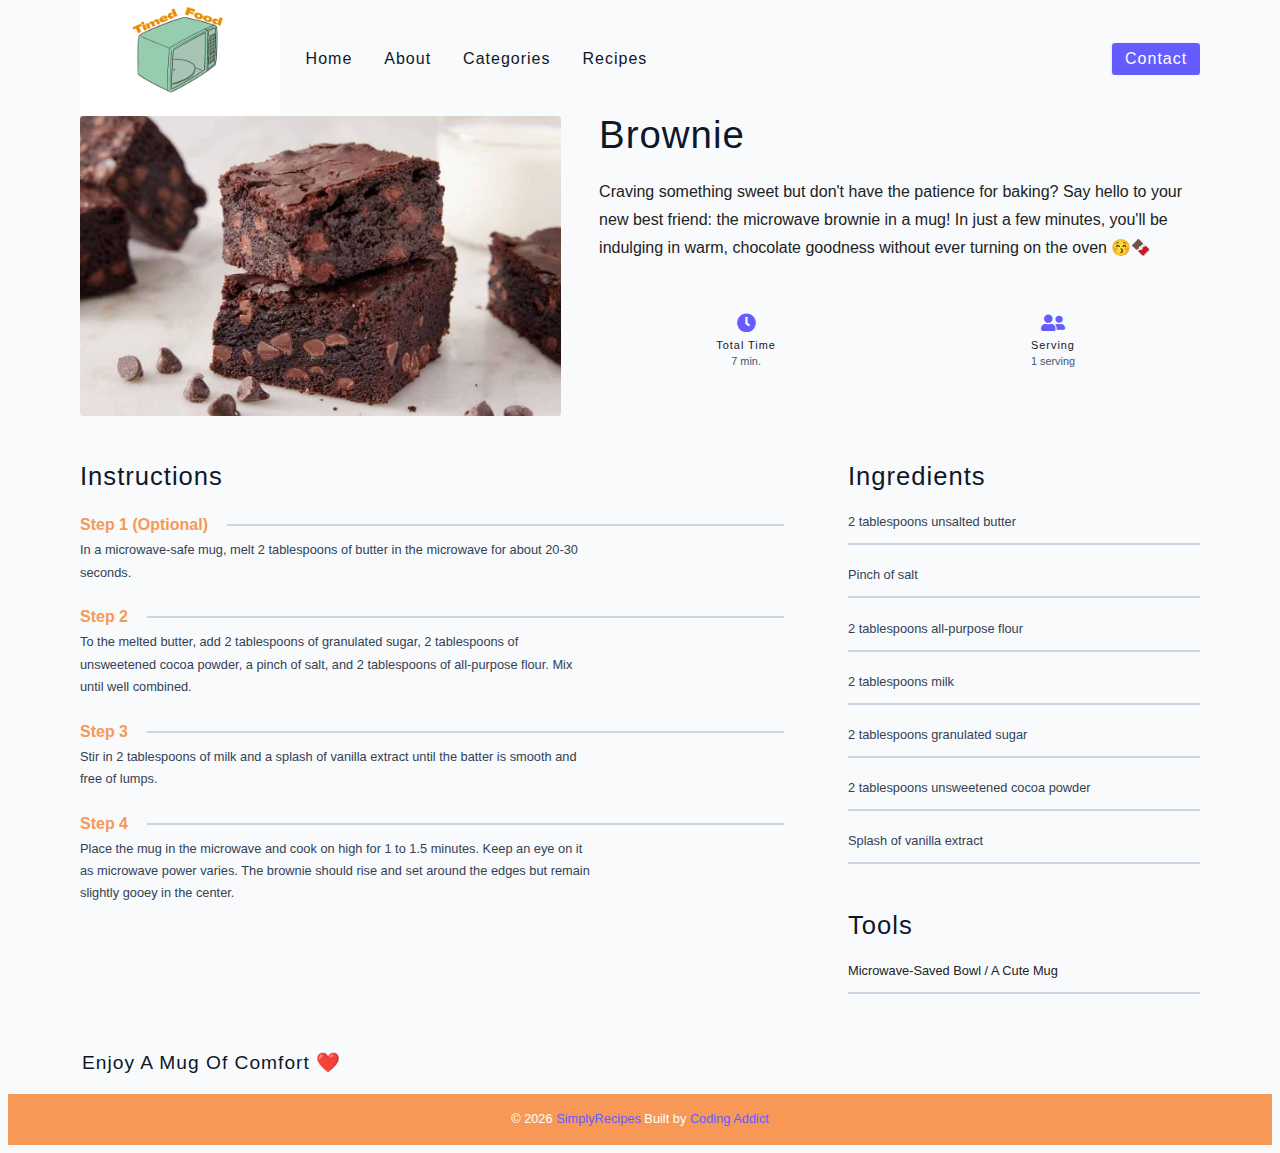
==== brownie-recipe.html @ 61035f8b "Initial Commit" ====
<!DOCTYPE html>
<html lang="en">
  <head>
    <meta charset="UTF-8" />
    <meta http-equiv="X-UA-Compatible" content="IE=edge" />
    <meta name="viewport" content="width=device-width, initial-scale=1.0" />
    <title>Timed Recipes</title>
    <title>Brownie Recipe</title>
    <!-- favicon -->
    <link rel="shortcut icon" href="./assets/favicon.ico" type="image/x-icon" />
    <!-- normalize -->
    <link rel="stylesheet" href="./css/normalize.css" />
    <!-- font-awesome -->
    <link
      rel="stylesheet"
      href="https://cdnjs.cloudflare.com/ajax/libs/font-awesome/5.14.0/css/all.min.css"
    />
    <!-- main css -->
    <link rel="stylesheet" href="./css/main.css" />
  </head>
  <body>
    <!-- nav  -->
    <nav class="navbar">
      <div class="nav-center">
        <div class="nav-header">
          <a href="index.html" class="nav-logo">
            <img src="./assets/logo.png" alt="timed recipes" />
          </a>
          <button class="nav-btn btn">
            <i class="fas fa-align-justify"></i>
          </button>
        </div>
        <div class="nav-links">
          <a href="index.html" class="nav-link"> home </a>
          <a href="about.html" class="nav-link"> about </a>
          <a href = "categories.html" class = "nav-link">categories</a>
          <a href="recipes.html" class="nav-link"> recipes </a>

          <div class="nav-link contact-link">
            <a href="contact.html" class="btn"> contact </a>
          </div>
        </div>
      </div>
    </nav>
    <!-- end of nav -->
    <main class="page">
      <div class="recipe-page">
        <section class="recipe-hero">
          <img
            src="./assets/recipes/brownie.jpg" 
            class="img recipe-hero-img"
          />
          <article class="recipe-info">
            <h2>Brownie</h2>
            <p>
              Craving something sweet but don't have the patience for baking? Say hello to your new best friend: the microwave brownie in a mug! In just a few minutes, you'll be indulging in warm, 
               chocolate goodness without ever turning on the oven 😚🍫
            </p>
            <!--Recipe icons-->
            <div class="recipe-icons">
              <!--Single recipe icon-->
              <article>
                <i class="fas fa-clock"></i>
                <h5>Total time</h5>
                <p>7 min.</p> 
              </article>

              <article>
                <i class="fas fa-user-friends"></i>
                <h5>serving</h5>
                <p>1 serving</p>
              </article>
            </div> <!--CHECK-->

          </article>
        </section>
       <!-- content -->
       <section class="recipe-content">
        <article>
          <h3>Instructions</h3>
          <!-- single instruction -->
          <div class="single-instruction">

            <header>
              <p>step 1 (optional)</p>
              <div></div>
            </header>
            <p>
             In a microwave-safe mug, melt 2 tablespoons of butter in the microwave for about 20-30 seconds.
            </p>
          </div>
          <!-- end of single instruction -->
          <!-- single instruction -->
          <div class="single-instruction">
            <header>
              <p>step 2</p>
              <div></div>
            </header>
            <p>
              To the melted butter, add 2 tablespoons of granulated sugar, 2 tablespoons of unsweetened cocoa powder, a pinch of salt, 
              and 2 tablespoons of all-purpose flour. Mix until well combined.
            </p>
          </div>
          <!-- end of single instruction -->
          <!-- single instruction -->
          <div class="single-instruction">
            <header>
              <p>step 3</p>
              <div></div>
            </header>
            <p>
              Stir in 2 tablespoons of milk and a splash of vanilla extract until the batter is smooth and free of lumps.
            </p>
          </div>
          <!-- end of single instruction-->
          <!-- single instruction -->
          <div class="single-instruction">
            <header>
              <p>step 4</p>
              <div></div>
            </header>
            <p>
              Place the mug in the microwave and cook on high for  1 to 1.5 minutes. Keep an eye on it as microwave power varies. 
              The brownie should rise and set around the edges but remain slightly gooey in the center.
            </p>
          </div>
          <!-- end of single instruction -->
      
          
          </article>
          <article class="second-column">
            <div>
              <h3>ingredients</h3>
              <p class="single-ingredient">2 tablespoons unsalted butter
              <p class="single-ingredient">Pinch of salt</p>
              <p class="single-ingredient">2 tablespoons all-purpose flour</p>
              <p class="single-ingredient">2 tablespoons milk</p>
              <p class="single-ingredient">2 tablespoons granulated sugar</p>
              <p class="single-ingredient">2 tablespoons unsweetened cocoa powder</p>
              <p class="single-ingredient">Splash of vanilla extract</p>
            </div>
            <div> 
              <h3>tools</h3>
              <p class="single-tool">Microwave-saved bowl / A cute Mug </p>
            </div>

          </article>
          
        </section>
        <h4>Enjoy a mug of comfort ❤️</h4>

      </div>
    </main>
    <!-- footer -->
    <footer class="page-footer">
      <p>
        &copy; <span id="date"></span>
        <span class="footer-logo">SimplyRecipes</span> Built by
        <a href="https://www.johnsmilga.com/">Coding Addict</a>
      </p>
    </footer>
    <script src="./js/app.js"></script>
  </body>
</html>
---- css/main.css ----
*,
::after,
::before {
  box-sizing: border-box;
}
/* fonts */

@import url('https://fonts.googleapis.com/css2?family=Roboto:wght@400;500;600&family=Montserrat&display=swap');
html {
  font-size: 80%;
} /*16px*/

:root {
  /* colors */
  --primary-100: #e2e0ff;
  --primary-200: #c1beff;
  --primary-300: #a29dff;
  --primary-400: #837dff;
  --primary-500: #645cff;
  --primary-600: #504acc;
  --primary-700: #3c3799;
  --primary-800: #282566;
  --primary-900: #141233;

  /* grey */
  --grey-50: #f8fafc;
  --grey-100: #f1f5f9;
  --grey-200: #e2e8f0;
  --grey-300: #cbd5e1;
  --grey-400: #94a3b8;
  --grey-500: #64748b;
  --grey-600: #475569;
  --grey-700: #334155;
  --grey-800: #1e293b;
  --grey-900: #0f172a;
  /* rest of the colors */
  --black: #222;
  --white: #fff;
  --red-light: #f8d7da;
  --red-dark: #842029;
  --green-light: #d1e7dd;
  --green-dark: #0f5132;

  /* fonts  */
  --headingFont: 'Montserrat', sans-serif;
  --bodyFont: 'Montserrat', sans-serif;
  --smallText: 0.7em;
  /* rest of the vars */
  --backgroundColor: var(--grey-50);
  --textColor: var(--grey-900);
  --borderRadius: 0.25rem;
  --letterSpacing: 1px;
  --transition: 0.3s ease-in-out all;
  --max-width: 1120px;
  --fixed-width: 600px;

  /* box shadow*/
  --shadow-1: 0 1px 3px 0 rgba(0, 0, 0, 0.1), 0 1px 2px 0 rgba(0, 0, 0, 0.06);
  --shadow-2: 0 4px 6px -1px rgba(0, 0, 0, 0.1),
    0 2px 4px -1px rgba(0, 0, 0, 0.06);
  --shadow-3: 0 10px 15px -3px rgba(0, 0, 0, 0.1),
    0 4px 6px -2px rgba(0, 0, 0, 0.05);
  --shadow-4: 0 20px 25px -5px rgba(0, 0, 0, 0.1),
    0 10px 10px -5px rgba(0, 0, 0, 0.04);
}

body {
  background: var(--backgroundColor);
  font-family: var(--bodyFont);
  font-weight: 400;
  line-height: 1.75;
  color: var(--textColor);
}

p {
  margin-top: 0;
  margin-bottom: 1.5rem;
  max-width: 40em;
}

h1,
h2,
h3,
h4,
h5 {
  margin: 0;
  margin-bottom: 1.38rem;
  font-family: var(--headingFont);
  font-weight: 400;
  line-height: 1.3;
  text-transform: capitalize;
  letter-spacing: var(--letterSpacing);
}

h1 {
  margin-top: 0;
  font-size: 4rem;
}

h2 {
  font-size: 3rem;
}

h3 {
  font-size: 2rem;
}

h4 {
  font-size: 1.5rem;
}

h5 {
  font-size: 1.25rem;
}

small,
.text-small {
  font-size: var(--smallText);
}

a {
  text-decoration: none;
}
ul {
  list-style-type: none;
  padding: 0;
}

.img {
  width: 100%;
  display: block;
  object-fit: cover;
}
/* buttons */

.btn {
  cursor: pointer;
  color: var(--white);
  background: var(--primary-500);
  border: transparent;
  border-radius: var(--borderRadius);
  letter-spacing: var(--letterSpacing);
  padding: 0.375rem 0.75rem;
  box-shadow: var(--shadow-1);
  transition: var(--transtion);
  text-transform: capitalize;
  display: inline-block;
}
.btn:hover {
  background: var(--primary-700);
  box-shadow: var(--shadow-3);
}
.btn-hipster {
  color: var(--primary-500);
  background: var(--primary-200);
}
.btn-hipster:hover {
  color: var(--primary-200);
  background: var(--primary-700);
}
.btn-block {
  width: 100%;
}

/* alerts */
.alert {
  padding: 0.375rem 0.75rem;
  margin-bottom: 1rem;
  border-color: transparent;
  border-radius: var(--borderRadius);
}

.alert-danger {
  color: var(--red-dark);
  background: var(--red-light);
}
.alert-success {
  color: var(--green-dark);
  background: var(--green-light);
}
/* form */

.form {
  width: 90vw;
  max-width: var(--fixed-width);
  background: var(--white);
  border-radius: var(--borderRadius);
  box-shadow: var(--shadow-2);
  padding: 2rem 2.5rem;
  margin: 3rem auto;
}
.form-label {
  display: block;
  font-size: var(--smallText);
  margin-bottom: 0.5rem;
  text-transform: capitalize;
  letter-spacing: var(--letterSpacing);
}
.form-input,
.form-textarea {
  width: 100%;
  padding: 0.375rem 0.75rem;
  border-radius: var(--borderRadius);
  background: var(--backgroundColor);
  border: 1px solid var(--grey-200);
}

.form-row {
  margin-bottom: 1rem;
}

.form-textarea {
  height: 7rem;
}
::placeholder {
  font-family: inherit;
  color: var(--grey-400);
}
.form-alert {
  color: var(--red-dark);
  letter-spacing: var(--letterSpacing);
  text-transform: capitalize;
}
/* alert */

@keyframes spinner {
  to {
    transform: rotate(360deg);
  }
}

.loading {
  width: 6rem;
  height: 6rem;
  border: 5px solid var(--grey-400);
  border-radius: 50%;
  border-top-color: var(--primary-500);
  animation: spinner 0.6s linear infinite;
}
.loading {
  margin: 0 auto;
}
/* title */

.title {
  text-align: center;
}

.title-underline {
  background: var(--primary-500);
  width: 7rem;
  height: 0.25rem;
  margin: 0 auto;
  margin-top: -1rem;
}

/*
=============== 
Navbar
===============
*/




/* Logo size */
.logo-img {
    max-width: 300px; 
    max-height: 200px; 

}

.nav-logo{
    padding-left: -10rem;
    display: flex;
    align-items: center;
}

/*
NAVBAR
*/

.navbar {
  display: flex;
  align-items: center;
  justify-content: center;
}
.nav-center {
  width: 90vw;
  max-width: var(--max-width);
}
.nav-header {
  height: 6rem;
  display: flex;
  justify-content: space-between;
  align-items: center;
}
.nav-header img {
  width: 200px;
}
.nav-logo {
  display: flex;
  align-items: flex-end;
}

.nav-btn {
  padding: 0.15rem 0.75rem;
}
.nav-btn i {
  font-size: 1.25rem;
}
.nav-links {
  height: 0;
  overflow: hidden;
  display: flex;
  flex-direction: column;
  transition: var(--transition);
}
.show-links {
  height: 23.9375rem;
}

.nav-links a{
 font-size: medium;
 justify-content: space-between;
}

.nav-link {
  display: block;
  text-align: center;
  margin-top: 2rem;
  
  text-transform: capitalize;
  color: var(--grey-900);
  letter-spacing: var(--letterSpacing);
  padding: 1rem 0;
  border-top: 1px solid var(--grey-500);
  
  transition: var(--transition);
}
.nav-link:hover {
  color: var(--primary-500);
}

.contact-link a {
  padding: 0.15rem 1rem;
}

@media screen and (min-width: 992px) {
  .navbar {
    height: 6rem;
  }
  .nav-center {
    display: flex;
    align-items: center;
  }
  .nav-header {
    padding: 0;
    margin-right: 2rem;
    height: auto;
  }

  .nav-btn {
    display: none;
  }
  .nav-links {
    height: auto !important;
    flex-direction: row;
    align-items: center;
    width: 100%;
  }
  .nav-link {
    padding: 0;
    border-top: #0f172a;
    margin-right: 2em;
    font-size: 1rem;
  }
  .contact-link {
    margin-right: 0;
    margin-left: auto;
  }
}

 /*
=============== 
Page
===============
*/

.page {
  width: 90vw;
  max-width: var(--max-width);
  margin: 0 auto;
}
.page {
  padding-top: 2rem;
  min-height: calc(100vh - (6rem + 4rem));
}
/*
=============== 
Footer
===============
*/

.page-footer {
  text-align: center;
  height: 4rem;
  display: flex;
  align-items: center;
  justify-content: center;
  background: var(--black);
  color: var(--white);
}
.page-footer h5 {
  margin-top: 0;
  margin-bottom: 0;
}
.page-footer p {
  margin-bottom: 0;
}
.page-footer .footer-logo,
.page-footer a {
  color: var(--primary-500);
}
/*
=============== 
Hero
===============
*/

.hero {
  height: 40vh;
  position: relative;
  margin-bottom: 2rem;
  background: url('../assets/main.jpeg') center/cover no-repeat;
  border-radius: var(--borderRadius);
}
.hero-container {
  position: absolute;
  top: 0;
  left: 0;
  width: 100%;
  height: 100%;
  display: flex;
  align-items: center;
  justify-content: center;
  background: rgba(0, 0, 0, 0.4);
  border-radius: var(--borderRadius);
}
.hero-text {
  color: var(--white);
  text-align: center;
}

@media only screen and (min-width: 768px) {
  .hero-text h1 {
    font-size: 4rem;
    margin-bottom: 0;
  }
}

/*
=============== 
Recipes 
===============
*/


.recipes-container {
  display: grid;
  gap: 2rem 1rem;
}

.recipes-list {
  display: grid;
  gap: 2rem 1rem;
  padding-bottom: 3rem;
}
.categories-container {
  order: 1;
  display: flex;

  flex-direction: column;
  padding-bottom: 3rem;
  
}
.categories-container h4 {
  margin-bottom: 0.5rem;
  font-weight: 500;
}
.categories-list {
  display: grid;
  grid-template-columns: 1fr 1fr 1fr;
  gap: 0.5rem;
  
 
  
  
}
.categories-list a {
  text-transform: capitalize;
  display: block;
  
  color: var(--grey-500);
  transition: var(--transition);
}
.categories-list a:hover {
  color: var(--primary-500);
}
.recipe {
  display: block;
}
.recipe-img {
  height: 15rem;
  border-radius: var(--borderRadius);
  margin-bottom: 1rem;
}
.recipe h5 {
  margin-bottom: 0;
  margin-top: 0.25rem;
  line-height: 1;
  color: var(--grey-700);
}
.recipe p {
  margin-bottom: 0;
  line-height: 1;
  color: var(--grey-500);
  margin-top: 0.5rem;
  letter-spacing: var(--letterSpacing);
}
@media screen and (min-width: 576px) {
  .recipes-list {
    grid-template-columns: 1fr 1fr;
  }
  .recipe-img {
    height: 10rem;
  }
}

@media screen and (min-width: 992px) {
  .recipes-container {
    grid-template-columns: 200px 1fr;
    gap: 1rem;
  }
  .recipes-list {
    grid-template-columns: 1fr 1fr;
  }

  .recipe p {
    font-size: 0.85rem;
  }
  .categories-container {
    order: 0;
    /* background: blue; */
  }
  .categories-list {
    display: grid;
    grid-template-columns: 1fr;
  }
}

@media screen and (min-width: 1200px) {
  .recipe h5 {
    font-size: 1.15rem;
  }
  .recipes-list {
    grid-template-columns: 1fr 1fr 1fr;
  }
}


/*
=============== 
Footer
===============
*/

.page-footer{
  height: 4rem;
  display: flex; 
  align-items: center; 
  justify-content: center;
  background:#f89857;
}
/*paragraph of the footer ( textual contend)*/
.page-footer p{
  margin-bottom: 0;
  color: white;
}




/*
=============== 
Hero
===============
*/
.hero{
  height: 40vh;
  background: url('/assets/home_background.jpg') center/cover no-repeat;
  margin-bottom: 2rem;
  border-radius: var(--borderRadius);
  position: relative;
}

.hero-container{
  position: absolute;
  width: 100%;
  height: 100%;
  top:0;
  left:0;
  background:rgba(0,0,0,0.7);
  border-radius: var(--borderRadius);
  display: flex;
  align-items: center;
  justify-content: center;
}

.hero-text{
  text-align: center;
  color: var(--white);
}

@media screen and (min-width:768px){
  .hero-text h1{
    font-size: 4rem;
    margin-bottom: 0;
  }
}



/*
=============== 
Recipes - small screen
===============
*/
.recipes-and-categories-container{
  display: grid;
  gap: 2rem 1rem;
 

}

.categories-container{
  padding-bottom: 2rem;
  order: 0;
  display: flex;
 

}

.categories-container h4{
  margin-bottom: 1rem;
  font-weight:500;
}

.categories-list{
 
  display: flex;
  flex-wrap: wrap;
  /*grid-template-columns: 1fr 1fr 1fr;*/
  margin-right: 1rem;
  margin-bottom: 1rem; 
}

.categories-list a{ /*now, per item in categories list*/
  text-transform: capitalize;
  display: block;
  line-height: 1rem;
  color: var(--grey-500);
  transition: var(--transition);
}
.categories-list a:hover{
  color: var(--primary-100);
}


.recipes-container{
  display: grid;
 
  gap: 2rem 1rem;
  padding-bottom: 3rem; /*gap btw recipes*/

}

.recipe{
  display:block;
}
.recipe-img{
  height: 15rem;
  border-radius: var(--borderRadius);
  margin-bottom: 1rem;
}

.recipe h5{
  margin-bottom: 0;
  line-height: 1;
  color:var(--grey-700);
}

.recipe p{
  margin-bottom:0;
  line-height:1;
  margin-top: 0.5rem;
  color: var(--grey-500);
  letter-spacing: var(--letterSpacing);
}


/*
=============== 
Recipes - expanding screen
===============
*/
.recipes-spec-categories-container{
  display:block;
  flex-direction: column;
}


/*
=============== 
Recipes - expanding screen
===============
*/
@media screen and (min-width: 576px) {
  .recipes-container {
    grid-template-columns: 1fr 1fr;
  }

  .recipe-img {
    height: 10rem;
  }
}

@media screen and (min-width: 900px) {
  .recipes-container {
    grid-template-columns: 200px 1fr;
  }

  .recipe p {
    font-size: 0.85rem; /* Adjusted font size for the recipe paragraph */
  }
}

@media screen and (min-width: 1200px) {
  .recipes-container {
    grid-template-columns: 1fr 1fr 1fr; /* Three column layout */
  }

  .recipe h5 {
    font-size: 1.15rem; /* Adjusted font size for the recipe heading */
  }

  
}


/*
=============== 
Recipes Template
===============
*/

.recipe-hero {
  display: grid;
  gap: 3rem;
}

.recipe-hero-img {
  height: 300px;
  border-radius: var(--borderRadius);
}
.recipe-info p {
  color: var(--black);
  font-size: medium;
}
.recipe-icons {
  display: grid;
  grid-template-columns: repeat(2, 1fr);
  gap: 1rem;
  margin: 4rem 0;
  text-align: center;
  align-items: center;
}
.recipe-icons i {
  
  font-size: 1.5rem;
  color: var(--primary-500);
}
.recipe-icons h5,
.recipe-icons p {
  margin-bottom: 0;
  font-size: 0.85em;
}

.recipe-icons p {
  color: var(--grey-600);
}
.recipe-categories {
  display: flex;
  align-items: center;
  flex-wrap: wrap;
  font-size: 0.6em;
  font-weight: 600;
}
.recipe-categories a {
  background: var(--primary-500);
  border-radius: var(--borderRadius);
  color: var(--white);
  padding: 0.05rem 0.5rem;
  margin: 0 0.25rem;
  font-size: 0.8rem;
  text-transform: capitalize;
}

.recipe-page h4{
    display: block;
    margin-inline-start: 2px;
    margin-inline-end: 2px;
    
}

@media screen and (min-width: 992px) {
  .recipe-hero {
    grid-template-columns: 4fr 5fr;
    align-items: center;
  }
}
.recipe-content {
  padding: 3rem 0;
  display: grid;
  gap: 2rem 5rem;
}
@media screen and (min-width: 992px) {
  .recipe-content {
    grid-template-columns: 2fr 1fr;
  }
}
.single-instruction header {
  display: grid;
  font-size: large;
  grid-template-columns: auto 1fr;
  gap: 1.5rem;
  align-items: center;
}

.single-instruction header h4{
  font-size:xx-large;
}
.single-instruction header p {
  text-transform: capitalize;
  font-weight: 600;
  font-size: medium;
  color: #f89857;
  margin-bottom: 0;
}
.single-instruction > p {
  color: var(--grey-700);
}

.single-instruction header div {
  height: 2px;
  background: var(--grey-300);
}

.second-column {
  display: grid;
  row-gap: 2rem;
}

.single-ingredient {
  border-bottom: 2px solid var(--grey-300);
  padding-bottom: 0.75rem;
  color: var(--grey-700);
}
.single-tool {
  border-bottom: 2px solid var(--grey-300);
  padding-bottom: 0.75rem;
  color: var(--black);
  text-transform: capitalize;
}


/*
=============== 
About Page
===============
*/

.about-page h2{
  text-transform: none;
  font-weight: bold;
  
}

.about-page h5{
  text-transform: none;
  
}
.about-page {
  display: grid;
  gap: 2rem 4rem;
  padding-bottom: 3rem;
}
.about-img {
  border-radius: var(--borderRadius);
  height: 300px;
}

.featured-title{
  margin-top: 2rem;
  text-align: center;
}



@media screen and (min-width: 992px) {
  .about-page {
    grid-template-columns: 1fr 1fr;
    grid-template-rows: 400px;
    align-items: center;
  }
  .about-img {
    height: 100%;
  }
}

/*
=============== 
Contact Page
===============
*/
.contact-form {
  width: 100%;
  margin: 0;
}

.contact-info{
  font-size: medium;
}
.contact-container {
  display: grid;
  gap: 2rem 3rem;
  padding-bottom: 3rem;
}

.form-label{
  font-size: small;
}
@media screen and (min-width: 992px) {
  .contact-container {
    grid-template-columns: 1fr 450px;
    align-items: center;
  }
}

/*
=============== 
categories Page
===============
*/

.categories-wrapper {
  display: grid;
  gap: 2rem;
  padding-bottom: 3rem;
}
.category {
  background: var(--grey-500);
  border-radius: var(--borderRadius);
  text-align: center;
  color: var(--white);
  transition: var(--transition);
  padding: 0.75rem 0;
}
.category:hover {
  background: var(--primary-500);
}
.category h5,
.category p {
  margin-bottom: 0;
}
.category h5 {
  font-weight: 600;
}
@media screen and (min-width: 576px) {
  .categories-wrapper {
    grid-template-columns: 1fr 1fr;
  }
}
@media screen and (min-width: 992px) {
  .categories-wrapper {
    grid-template-columns: 1fr 1fr 1fr;
  }
}




/*
=============== 
Errors
===============
*/


.error-page { 
  text-align: center; 
  padding-top: 5rem;
}
.error-page h1 {
font-size: 9rem;
}
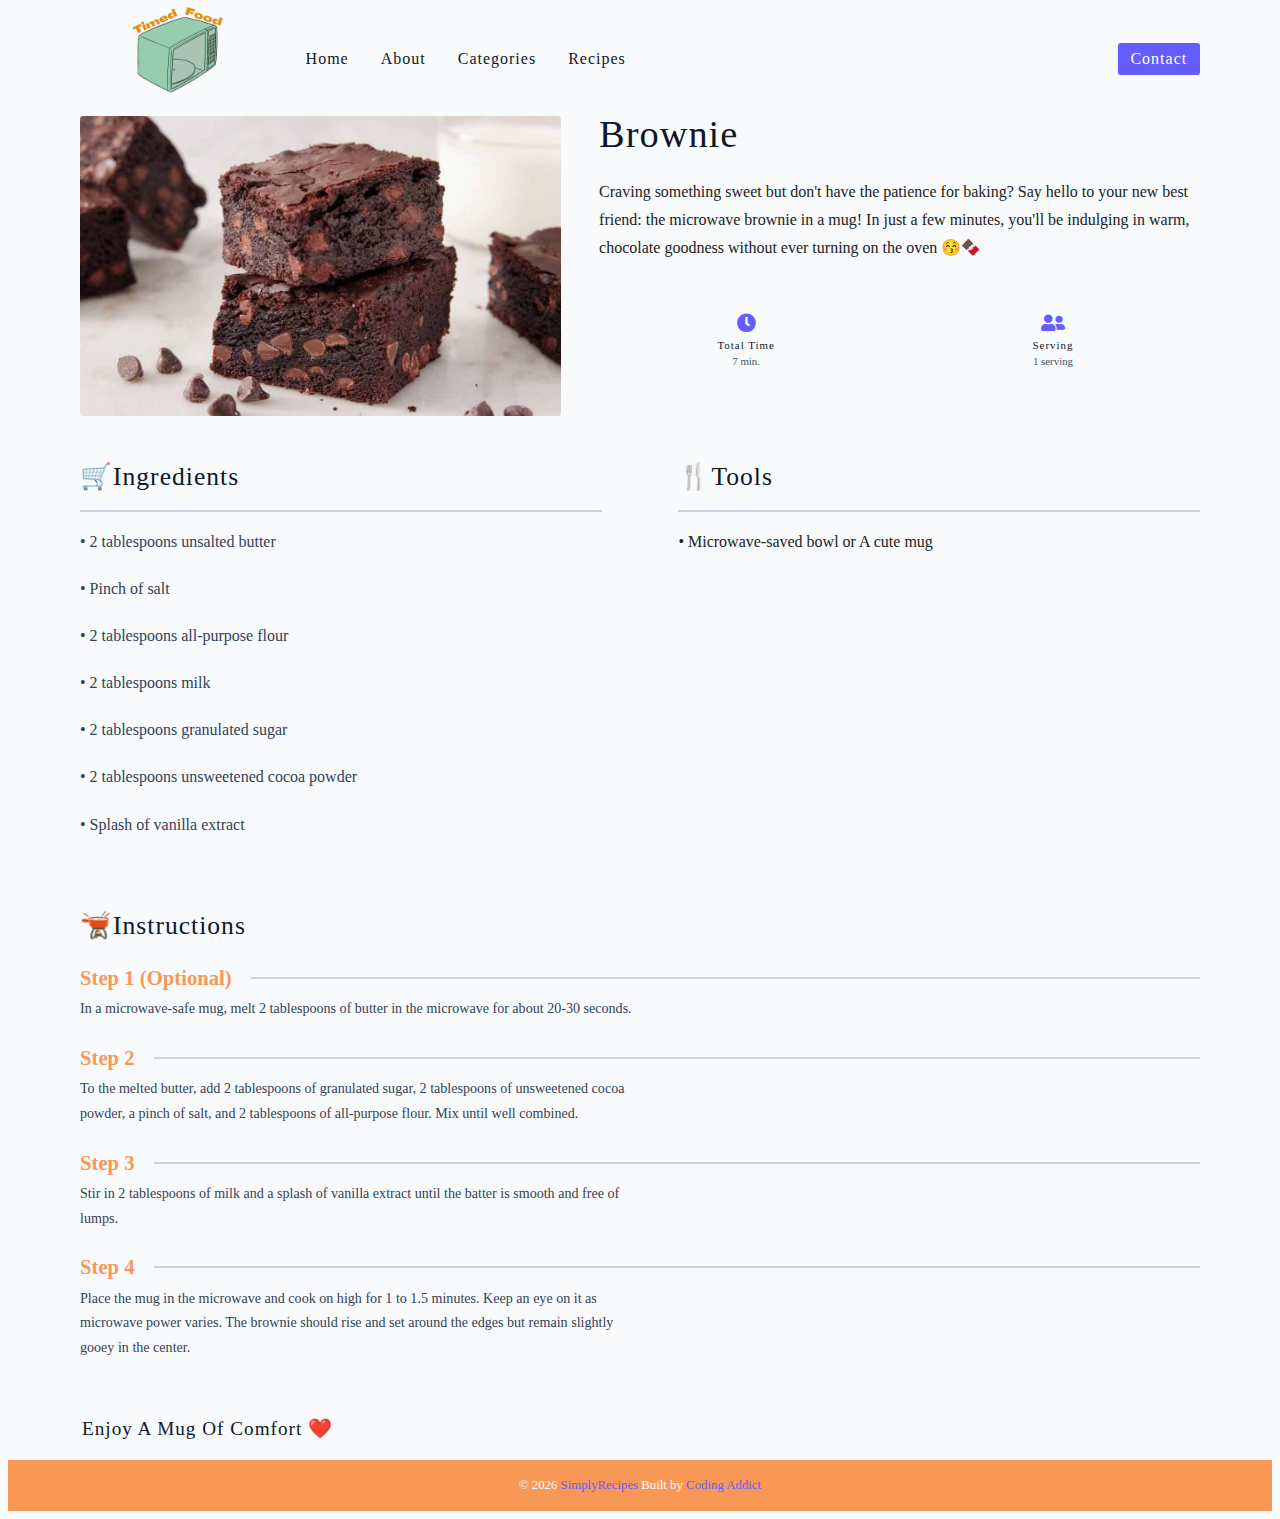
==== commit b4aeb004: "Update recipe page styles" ====
--- a/brownie-recipe.html
+++ b/brownie-recipe.html
@@ -74,10 +74,34 @@
 
           </article>
         </section>
+
+
+        
        <!-- content -->
        <section class="recipe-content">
+
+         <!-- FIRST ROW INGREDIENTS LIST -->
+      </article>
+      <article class="ingredients-and-tools">
+        <div>
+          <h3>🛒Ingredients</h3>
+          <p class="single-ingredient">• 2 tablespoons unsalted butter
+          <p class="single-ingredient">• Pinch of salt</p>
+          <p class="single-ingredient">• 2 tablespoons all-purpose flour</p>
+          <p class="single-ingredient">• 2 tablespoons milk</p>
+          <p class="single-ingredient">• 2 tablespoons granulated sugar</p>
+          <p class="single-ingredient">• 2 tablespoons unsweetened cocoa powder</p>
+          <p class="single-ingredient">• Splash of vanilla extract</p>
+        </div>
+        <div> 
+          <h3>🍴Tools</h3>
+          <p class="single-tool">• Microwave-saved bowl  or  A cute mug </p>
+        </div>
+      </article>
+
+         <!-- SECOND-ROW INSTRUCTIONS LIST -->
         <article>
-          <h3>Instructions</h3>
+          <h3>🫕Instructions</h3>
           <!-- single instruction -->
           <div class="single-instruction">
 
@@ -114,6 +138,7 @@
           </div>
           <!-- end of single instruction-->
           <!-- single instruction -->
+          
           <div class="single-instruction">
             <header>
               <p>step 4</p>
@@ -126,25 +151,6 @@
           </div>
           <!-- end of single instruction -->
       
-          
-          </article>
-          <article class="second-column">
-            <div>
-              <h3>ingredients</h3>
-              <p class="single-ingredient">2 tablespoons unsalted butter
-              <p class="single-ingredient">Pinch of salt</p>
-              <p class="single-ingredient">2 tablespoons all-purpose flour</p>
-              <p class="single-ingredient">2 tablespoons milk</p>
-              <p class="single-ingredient">2 tablespoons granulated sugar</p>
-              <p class="single-ingredient">2 tablespoons unsweetened cocoa powder</p>
-              <p class="single-ingredient">Splash of vanilla extract</p>
-            </div>
-            <div> 
-              <h3>tools</h3>
-              <p class="single-tool">Microwave-saved bowl / A cute Mug </p>
-            </div>
-
-          </article>
           
         </section>
         <h4>Enjoy a mug of comfort ❤️</h4>
--- a/css/main.css
+++ b/css/main.css
@@ -42,8 +42,8 @@
   --green-dark: #0f5132;
 
   /* fonts  */
-  --headingFont: 'Montserrat', sans-serif;
-  --bodyFont: 'Montserrat', sans-serif;
+  --headingFont: 'Inter';
+  --bodyFont: 'Inter';
   --smallText: 0.7em;
   /* rest of the vars */
   --backgroundColor: var(--grey-50);
@@ -760,7 +760,7 @@
 
 /*
 =============== 
-Recipes Template
+A RECIPE PAGE Template
 ===============
 */
 
@@ -773,10 +773,12 @@
   height: 300px;
   border-radius: var(--borderRadius);
 }
+
 .recipe-info p {
   color: var(--black);
   font-size: medium;
 }
+
 .recipe-icons {
   display: grid;
   grid-template-columns: repeat(2, 1fr);
@@ -785,11 +787,12 @@
   text-align: center;
   align-items: center;
 }
+
 .recipe-icons i {
-  
   font-size: 1.5rem;
   color: var(--primary-500);
 }
+
 .recipe-icons h5,
 .recipe-icons p {
   margin-bottom: 0;
@@ -799,6 +802,7 @@
 .recipe-icons p {
   color: var(--grey-600);
 }
+
 .recipe-categories {
   display: flex;
   align-items: center;
@@ -806,6 +810,7 @@
   font-size: 0.6em;
   font-weight: 600;
 }
+
 .recipe-categories a {
   background: var(--primary-500);
   border-radius: var(--borderRadius);
@@ -816,11 +821,70 @@
   text-transform: capitalize;
 }
 
-.recipe-page h4{
-    display: block;
-    margin-inline-start: 2px;
-    margin-inline-end: 2px;
-    
+.recipe-page h4 {
+  display: block;
+  margin-inline-start: 2px;
+  margin-inline-end: 2px;
+}
+
+.recipe-content {
+  padding: 3rem 0;
+  display: grid;
+  gap: 4rem;
+}
+
+.single-instruction header {
+  display: grid;
+  font-size: large;
+  grid-template-columns: auto 1fr;
+  gap: 1.5rem;
+  align-items: center;
+}
+
+.single-instruction header h4 {
+  font-size: xx-large;
+}
+
+.single-instruction p{
+  font-size: 1.10em;
+}
+
+.single-instruction header p {
+  text-transform: capitalize;
+  font-weight: 600;
+  font-size: 1.15em;
+  color: #f89857;
+  margin-bottom: 0;
+}
+
+.single-instruction > p {
+  color: var(--grey-700);
+}
+
+.single-instruction header div {
+  height: 2px;
+  background: var(--grey-300);
+}
+
+.ingredients-and-tools {
+  display: grid;
+  row-gap: 6rem;
+}
+
+.ingredients-and-tools h3 {
+  margin-bottom: 1.25rem;
+  padding-bottom: 1.25rem;
+  border-bottom: 2px solid var(--grey-300);
+}
+
+.single-ingredient {
+  color: var(--grey-700);
+  font-size: 1.25rem;
+}
+
+.single-tool {
+    color: var(--black);
+  font-size: 1.25rem;
 }
 
 @media screen and (min-width: 992px) {
@@ -828,61 +892,26 @@
     grid-template-columns: 4fr 5fr;
     align-items: center;
   }
-}
-.recipe-content {
-  padding: 3rem 0;
-  display: grid;
-  gap: 2rem 5rem;
-}
-@media screen and (min-width: 992px) {
+
   .recipe-content {
-    grid-template-columns: 2fr 1fr;
-  }
-}
-.single-instruction header {
-  display: grid;
-  font-size: large;
-  grid-template-columns: auto 1fr;
-  gap: 1.5rem;
-  align-items: center;
-}
-
-.single-instruction header h4{
-  font-size:xx-large;
-}
-.single-instruction header p {
-  text-transform: capitalize;
-  font-weight: 600;
-  font-size: medium;
-  color: #f89857;
-  margin-bottom: 0;
-}
-.single-instruction > p {
-  color: var(--grey-700);
-}
-
-.single-instruction header div {
-  height: 2px;
-  background: var(--grey-300);
-}
-
-.second-column {
-  display: grid;
-  row-gap: 2rem;
-}
-
-.single-ingredient {
-  border-bottom: 2px solid var(--grey-300);
-  padding-bottom: 0.75rem;
-  color: var(--grey-700);
-}
-.single-tool {
-  border-bottom: 2px solid var(--grey-300);
-  padding-bottom: 0.75rem;
-  color: var(--black);
-  text-transform: capitalize;
-}
-
+    grid-template-columns: 1fr;
+    grid-template-areas:
+      "ingredients"
+      "instructions";
+    gap: 4rem;
+  }
+
+  .ingredients-and-tools {
+    grid-area: ingredients;
+    display: grid;
+    grid-template-columns: 1fr 1fr;
+    gap: 6rem;
+  }
+
+  .recipe-content > article:last-child {
+    grid-area: instructions;
+  }
+}
 
 /*
 =============== 
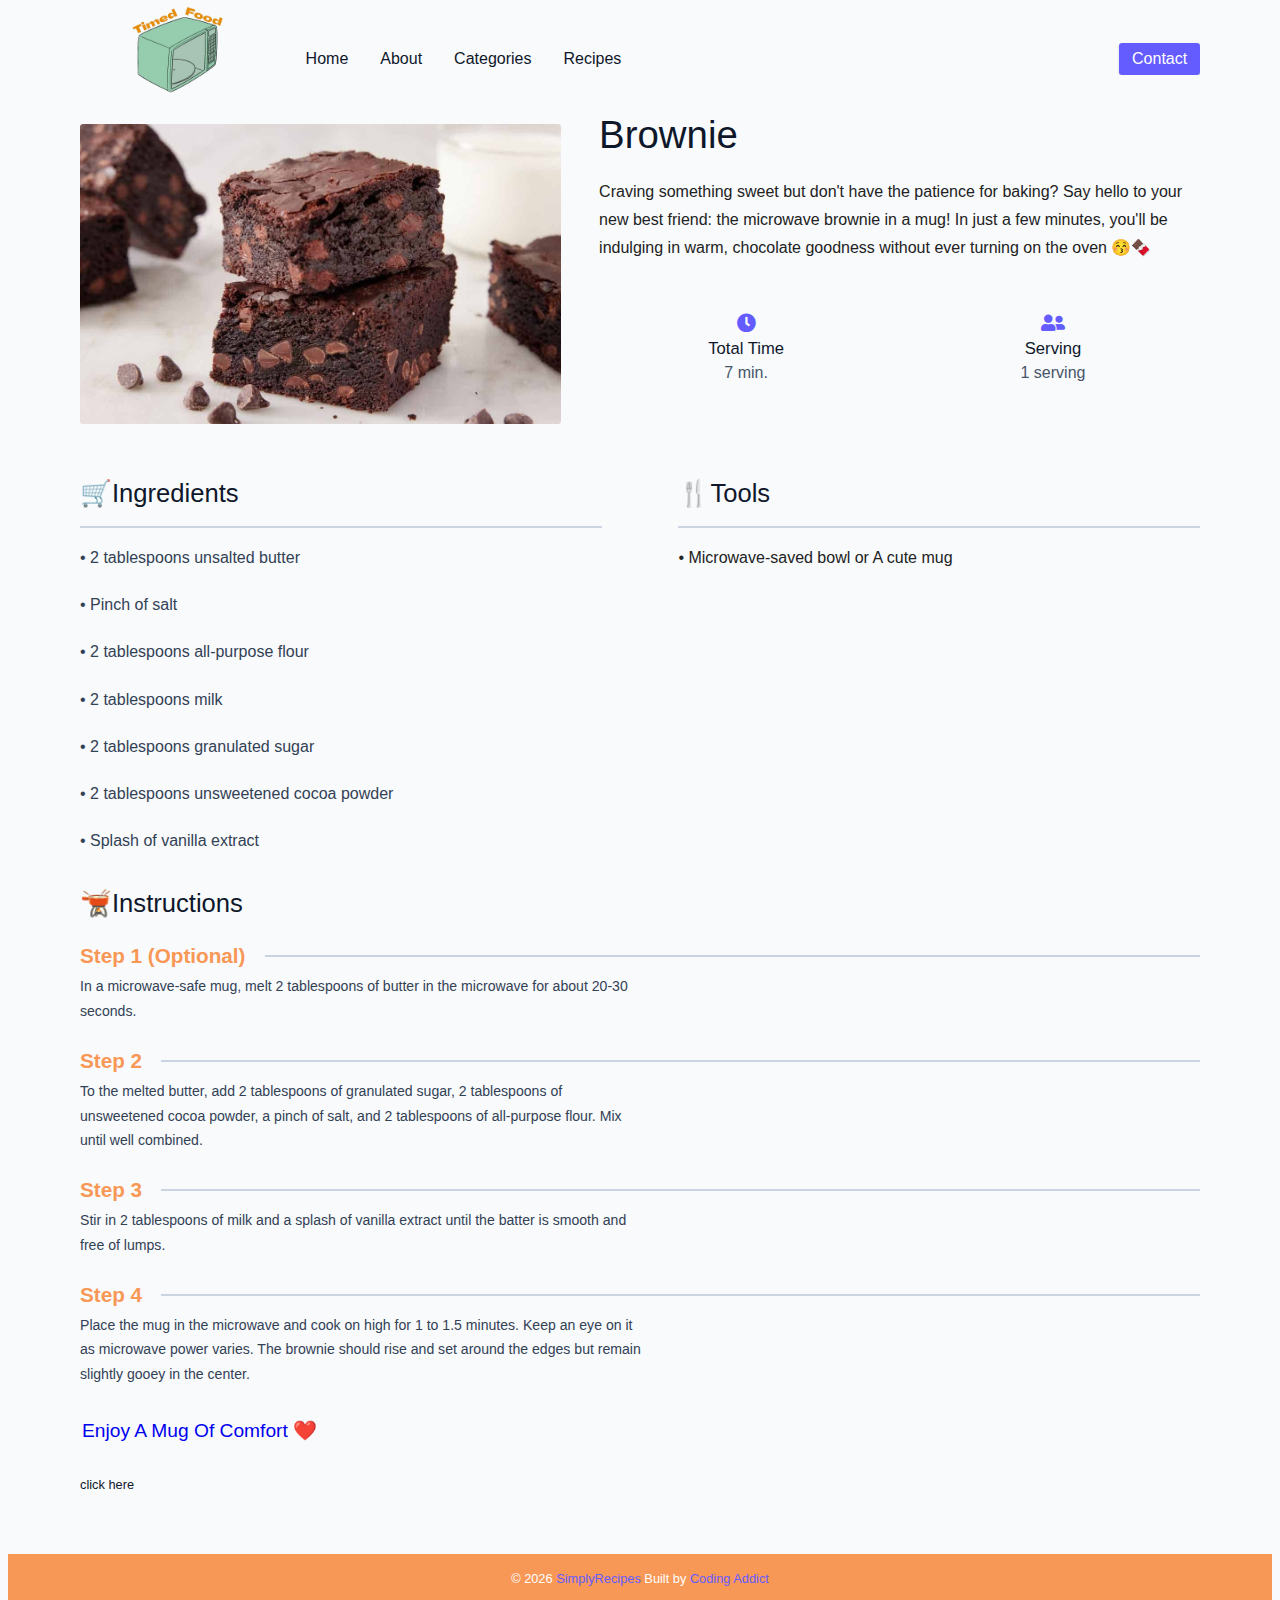
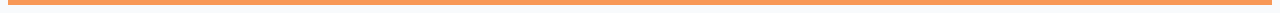
==== commit fa5e3918: "Update gif" ====
--- a/brownie-recipe.html
+++ b/brownie-recipe.html
@@ -151,9 +151,14 @@
           </div>
           <!-- end of single instruction -->
       
-          
+        </article>
+
+        <h4><a href="https://starecat.com/content/wp-content/uploads/no-matter-how-much-i-eat-there-is-always-room-for-dessert-it-doesnt-go-to-the-stomach-it-goes-to-the-heart.jpg" 
+          target="_blank">Enjoy a mug of comfort ❤️</a></h4>
+        <p>click here</p>
+
         </section>
-        <h4>Enjoy a mug of comfort ❤️</h4>
+        
 
       </div>
     </main>
--- a/css/main.css
+++ b/css/main.css
@@ -5,7 +5,6 @@
 }
 /* fonts */
 
-@import url('https://fonts.googleapis.com/css2?family=Roboto:wght@400;500;600&family=Montserrat&display=swap');
 html {
   font-size: 80%;
 } /*16px*/
@@ -42,14 +41,15 @@
   --green-dark: #0f5132;
 
   /* fonts  */
-  --headingFont: 'Inter';
-  --bodyFont: 'Inter';
+  
+  --headingFont: 'Inter', Arial, sans-serif;
+  --bodyFont: 'Inter',Arial, sans-serif;
   --smallText: 0.7em;
   /* rest of the vars */
   --backgroundColor: var(--grey-50);
   --textColor: var(--grey-900);
   --borderRadius: 0.25rem;
-  --letterSpacing: 1px;
+  --letterSpacing: 0px;
   --transition: 0.3s ease-in-out all;
   --max-width: 1120px;
   --fixed-width: 600px;
@@ -65,6 +65,7 @@
 }
 
 body {
+  
   background: var(--backgroundColor);
   font-family: var(--bodyFont);
   font-weight: 400;
@@ -110,7 +111,7 @@
 }
 
 h5 {
-  font-size: 1.25rem;
+  font-size: 1.30rem;
 }
 
 small,
@@ -474,14 +475,13 @@
 .recipes-list {
   display: grid;
   gap: 2rem 1rem;
-  padding-bottom: 3rem;
+
 }
 .categories-container {
   order: 1;
   display: flex;
-
   flex-direction: column;
-  padding-bottom: 3rem;
+  
   
 }
 .categories-container h4 {
@@ -551,7 +551,7 @@
   }
   .categories-container {
     order: 0;
-    /* background: blue; */
+    
   }
   .categories-list {
     display: grid;
@@ -751,7 +751,7 @@
   }
 
   .recipe h5 {
-    font-size: 1.15rem; /* Adjusted font size for the recipe heading */
+    font-size: 1.15rem; 
   }
 
   
@@ -796,7 +796,7 @@
 .recipe-icons h5,
 .recipe-icons p {
   margin-bottom: 0;
-  font-size: 0.85em;
+ 
 }
 
 .recipe-icons p {
@@ -830,8 +830,9 @@
 .recipe-content {
   padding: 3rem 0;
   display: grid;
-  gap: 4rem;
-}
+ 
+}
+
 
 .single-instruction header {
   display: grid;
@@ -898,7 +899,7 @@
     grid-template-areas:
       "ingredients"
       "instructions";
-    gap: 4rem;
+    gap: 1rem;
   }
 
   .ingredients-and-tools {
@@ -986,6 +987,10 @@
   }
 }
 
+.gif{
+  width:10em;
+  height: 10em;
+}
 /*
 =============== 
 categories Page
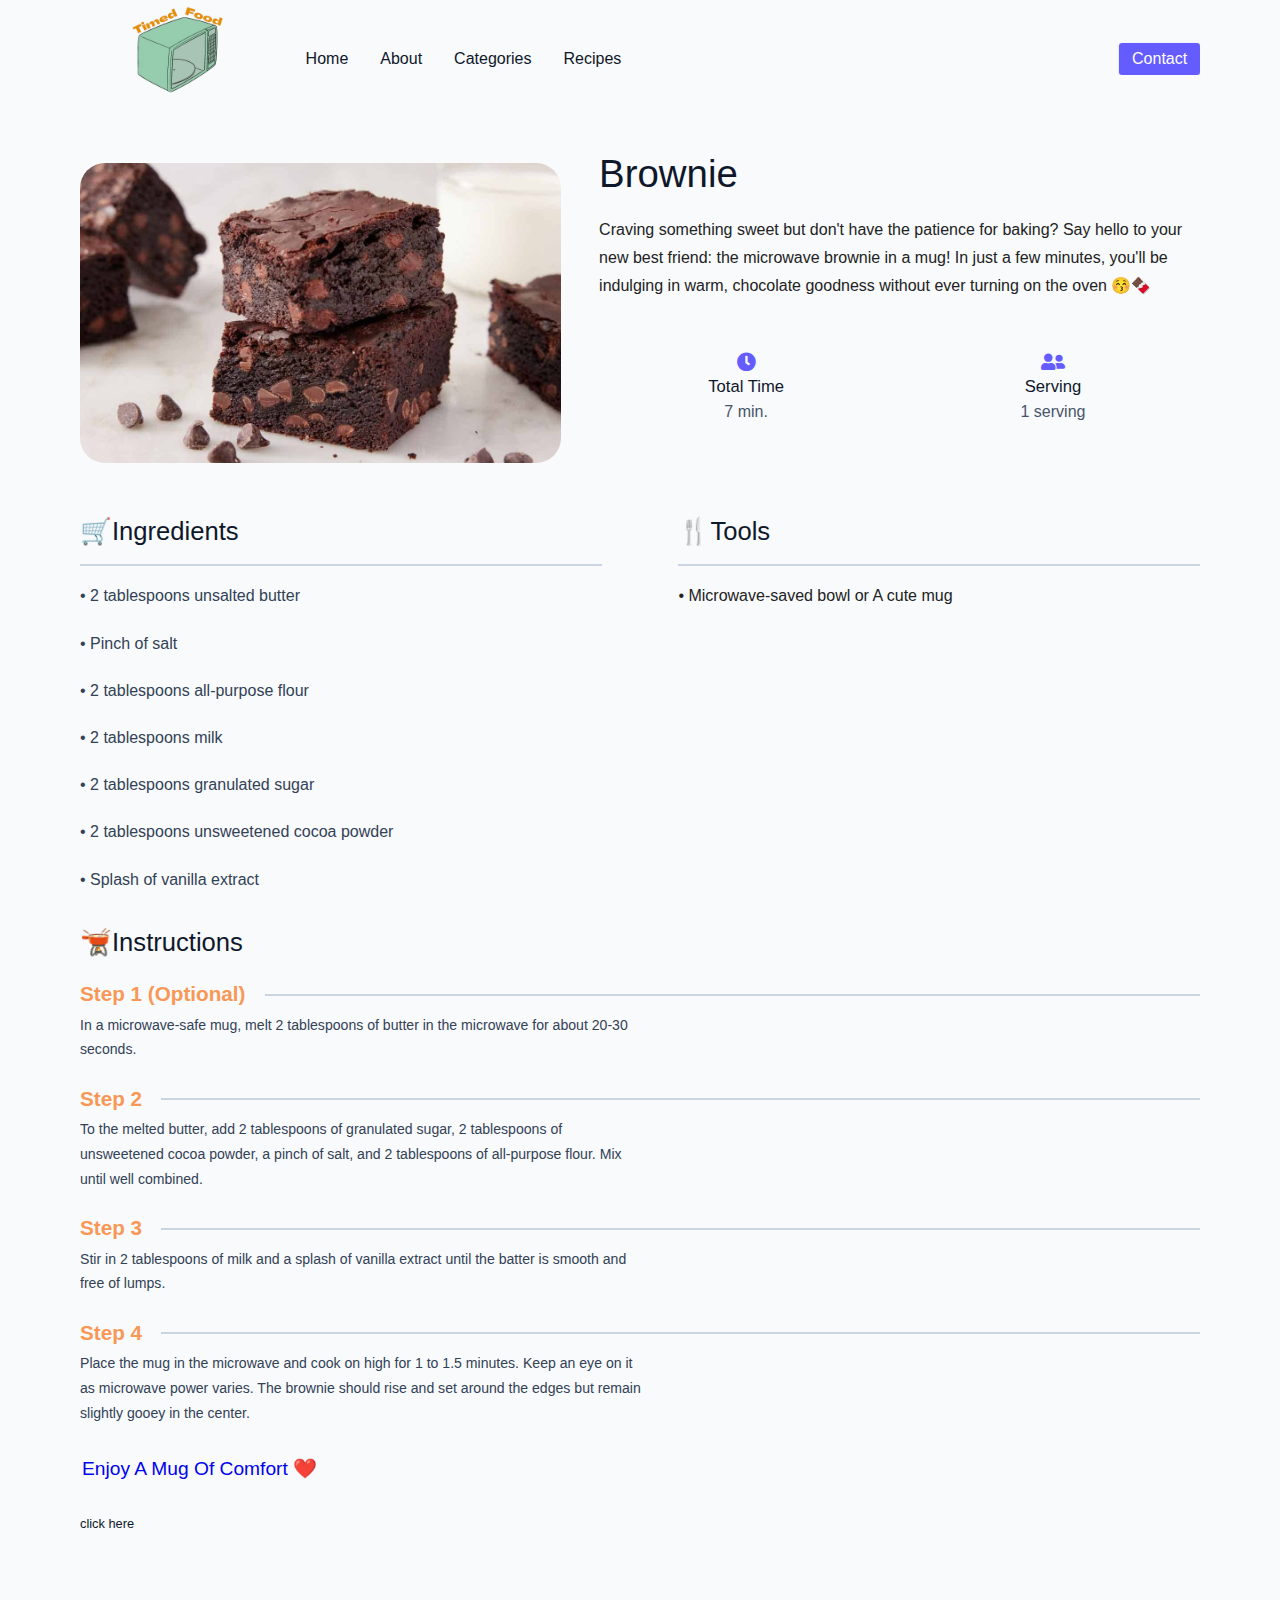
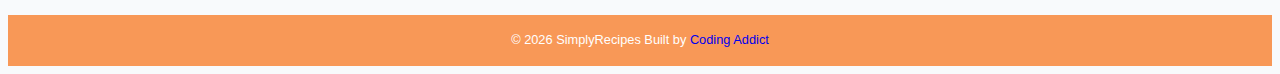
==== commit 843a6bde: "master" ====
--- a/brownie-recipe.html
+++ b/brownie-recipe.html
@@ -158,10 +158,14 @@
         <p>click here</p>
 
         </section>
-        
+
 
       </div>
+      <button class="go-back-btn" onclick="goBack()"></button>
     </main>
+
+ 
+
     <!-- footer -->
     <footer class="page-footer">
       <p>
--- a/css/main.css
+++ b/css/main.css
@@ -382,6 +382,18 @@
   }
 }
 
+.go-back-btn {
+  /* position: fixed;
+  top: 110px;
+  left: 30px; */
+  background-color: transparent;
+  border: none;
+  font-size: 30px;
+  color: #000; /* Adjust color as needed */
+  cursor: pointer;
+}
+
+
  /*
 =============== 
 Page
@@ -394,7 +406,7 @@
   margin: 0 auto;
 }
 .page {
-  padding-top: 2rem;
+  padding-top: 5rem;
   min-height: calc(100vh - (6rem + 4rem));
 }
 /*
@@ -403,26 +415,28 @@
 ===============
 */
 
-.page-footer {
+
+
+.page-footer{
   text-align: center;
   height: 4rem;
-  display: flex;
-  align-items: center;
+  display: flex; 
+  align-items: center; 
   justify-content: center;
-  background: var(--black);
-  color: var(--white);
-}
+  background:#f89857;
+}
+/*paragraph of the footer ( textual contend)*/
+.page-footer p {
+  margin-bottom: 0;
+  color: white;
+}
+
+
 .page-footer h5 {
   margin-top: 0;
   margin-bottom: 0;
 }
-.page-footer p {
-  margin-bottom: 0;
-}
-.page-footer .footer-logo,
-.page-footer a {
-  color: var(--primary-500);
-}
+
 /*
 =============== 
 Hero
@@ -465,11 +479,16 @@
 Recipes 
 ===============
 */
-
+.recipes-and-categories-container{
+  display: grid;
+  gap: 2rem 1rem;
+ 
+}
 
 .recipes-container {
   display: grid;
   gap: 2rem 1rem;
+  margin-bottom: 3rem
 }
 
 .recipes-list {
@@ -477,30 +496,34 @@
   gap: 2rem 1rem;
 
 }
+
 .categories-container {
-  order: 1;
+  order: 0;   /*take out*/
+  display: block;
+  
+}
+
+.categories-container h3{
+  margin-top: 2rem;
+  margin-bottom: 0rem;
+}
+.categories-list {
   display: flex;
-  flex-direction: column;
+  grid-template-columns: 1fr; /*take out*/
+  margin-bottom: 3rem;
+}
+
+.categories-container h4 {
+  margin-bottom: 1rem;
+  font-weight: 500;
+}
+
   
-  
-}
-.categories-container h4 {
-  margin-bottom: 0.5rem;
-  font-weight: 500;
-}
-.categories-list {
-  display: grid;
-  grid-template-columns: 1fr 1fr 1fr;
-  gap: 0.5rem;
-  
- 
-  
-  
-}
 .categories-list a {
   text-transform: capitalize;
   display: block;
-  
+  line-height: 1rem;
+  margin-right: 2rem;
   color: var(--grey-500);
   transition: var(--transition);
 }
@@ -508,13 +531,17 @@
   color: var(--primary-500);
 }
 .recipe {
-  display: block;
-}
-.recipe-img {
-  height: 15rem;
-  border-radius: var(--borderRadius);
-  margin-bottom: 1rem;
-}
+  display: block; 
+}
+
+.recipe-img{
+border-radius: 30px;
+margin-bottom: 1rem;
+height: 15rem;
+width: 100%;
+object-fit: cover;
+}
+
 .recipe h5 {
   margin-bottom: 0;
   margin-top: 0.25rem;
@@ -528,65 +555,79 @@
   margin-top: 0.5rem;
   letter-spacing: var(--letterSpacing);
 }
+
+.recipes-spec-categories-container{
+  display:block;
+  flex-direction: column;
+}
+
 @media screen and (min-width: 576px) {
+  .recipes-container {
+    grid-template-columns: 1fr 1fr;
+    margin-bottom: 3rem;
+  }
+
   .recipes-list {
     grid-template-columns: 1fr 1fr;
   }
+
+  .categories-container {
+    order: 0;   /*take out*/
+    display: block;
+    
+  }
+
+  .categories-container h3{
+    margin-top: 2rem;
+    margin-bottom: 0rem;
+  }
+  .categories-list {
+    display: flex;
+    
+    grid-template-columns: 1fr; /*take out*/
+  }
   .recipe-img {
     height: 10rem;
+
   }
 }
 
 @media screen and (min-width: 992px) {
   .recipes-container {
-    grid-template-columns: 200px 1fr;
+    grid-template-columns: 1fr 1fr;
     gap: 1rem;
+    margin-bottom: 3rem;
   }
   .recipes-list {
     grid-template-columns: 1fr 1fr;
   }
 
   .recipe p {
-    font-size: 0.85rem;
-  }
+    font-size: 1rem;
+  }
+
+  .recipe-img{
+    max-width: 90%;
+  }
+
   .categories-container {
-    order: 0;
+    order: 0;   /*take out*/
+    display: block;
     
   }
+
+  .categories-container h3{
+    margin-top: 2rem;
+    margin-bottom: 0rem;
+  }
   .categories-list {
-    display: grid;
-    grid-template-columns: 1fr;
-  }
-}
-
-@media screen and (min-width: 1200px) {
-  .recipe h5 {
-    font-size: 1.15rem;
-  }
-  .recipes-list {
-    grid-template-columns: 1fr 1fr 1fr;
-  }
-}
-
-
-/*
-=============== 
-Footer
-===============
-*/
-
-.page-footer{
-  height: 4rem;
-  display: flex; 
-  align-items: center; 
-  justify-content: center;
-  background:#f89857;
-}
-/*paragraph of the footer ( textual contend)*/
-.page-footer p{
-  margin-bottom: 0;
-  color: white;
-}
+    display: flex;
+    grid-template-columns: 1fr; /*take out*/
+  }
+}
+
+
+
 
 
 
@@ -631,131 +672,6 @@
 
 
 
-/*
-=============== 
-Recipes - small screen
-===============
-*/
-.recipes-and-categories-container{
-  display: grid;
-  gap: 2rem 1rem;
- 
-
-}
-
-.categories-container{
-  padding-bottom: 2rem;
-  order: 0;
-  display: flex;
- 
-
-}
-
-.categories-container h4{
-  margin-bottom: 1rem;
-  font-weight:500;
-}
-
-.categories-list{
- 
-  display: flex;
-  flex-wrap: wrap;
-  /*grid-template-columns: 1fr 1fr 1fr;*/
-  margin-right: 1rem;
-  margin-bottom: 1rem; 
-}
-
-.categories-list a{ /*now, per item in categories list*/
-  text-transform: capitalize;
-  display: block;
-  line-height: 1rem;
-  color: var(--grey-500);
-  transition: var(--transition);
-}
-.categories-list a:hover{
-  color: var(--primary-100);
-}
-
-
-.recipes-container{
-  display: grid;
- 
-  gap: 2rem 1rem;
-  padding-bottom: 3rem; /*gap btw recipes*/
-
-}
-
-.recipe{
-  display:block;
-}
-.recipe-img{
-  height: 15rem;
-  border-radius: var(--borderRadius);
-  margin-bottom: 1rem;
-}
-
-.recipe h5{
-  margin-bottom: 0;
-  line-height: 1;
-  color:var(--grey-700);
-}
-
-.recipe p{
-  margin-bottom:0;
-  line-height:1;
-  margin-top: 0.5rem;
-  color: var(--grey-500);
-  letter-spacing: var(--letterSpacing);
-}
-
-
-/*
-=============== 
-Recipes - expanding screen
-===============
-*/
-.recipes-spec-categories-container{
-  display:block;
-  flex-direction: column;
-}
-
-
-/*
-=============== 
-Recipes - expanding screen
-===============
-*/
-@media screen and (min-width: 576px) {
-  .recipes-container {
-    grid-template-columns: 1fr 1fr;
-  }
-
-  .recipe-img {
-    height: 10rem;
-  }
-}
-
-@media screen and (min-width: 900px) {
-  .recipes-container {
-    grid-template-columns: 200px 1fr;
-  }
-
-  .recipe p {
-    font-size: 0.85rem; /* Adjusted font size for the recipe paragraph */
-  }
-}
-
-@media screen and (min-width: 1200px) {
-  .recipes-container {
-    grid-template-columns: 1fr 1fr 1fr; /* Three column layout */
-  }
-
-  .recipe h5 {
-    font-size: 1.15rem; 
-  }
-
-  
-}
 
 
 /*
@@ -771,7 +687,7 @@
 
 .recipe-hero-img {
   height: 300px;
-  border-radius: var(--borderRadius);
+  border-radius: 25px;
 }
 
 .recipe-info p {
@@ -997,15 +913,22 @@
 ===============
 */
 
+
+
 .categories-wrapper {
-  display: grid;
+  display: flex;
+  flex-direction: column;
+  justify-content: center;
   gap: 2rem;
   padding-bottom: 3rem;
 }
 .category {
   background: var(--grey-500);
   border-radius: var(--borderRadius);
-  text-align: center;
+  display: flex;
+  flex-direction: column;
+  justify-content: center;
+  align-items: center;
   color: var(--white);
   transition: var(--transition);
   padding: 0.75rem 0;
@@ -1016,20 +939,34 @@
 .category h5,
 .category p {
   margin-bottom: 0;
+  text-align: center;
 }
 .category h5 {
   font-weight: 600;
 }
 @media screen and (min-width: 576px) {
+  
   .categories-wrapper {
-    grid-template-columns: 1fr 1fr;
-  }
+    display: flex;
+    flex-direction: column;
+    justify-content: center;
+    gap: 2rem;
+    padding-bottom: 3rem;
+  }
+
+ 
 }
 @media screen and (min-width: 992px) {
   .categories-wrapper {
-    grid-template-columns: 1fr 1fr 1fr;
-  }
-}
+    display: flex;
+    flex-direction: column;
+    justify-content: center;
+    gap: 2rem;
+    padding-bottom: 3rem;
+  }
+  
+    
+  }
 
 
 
